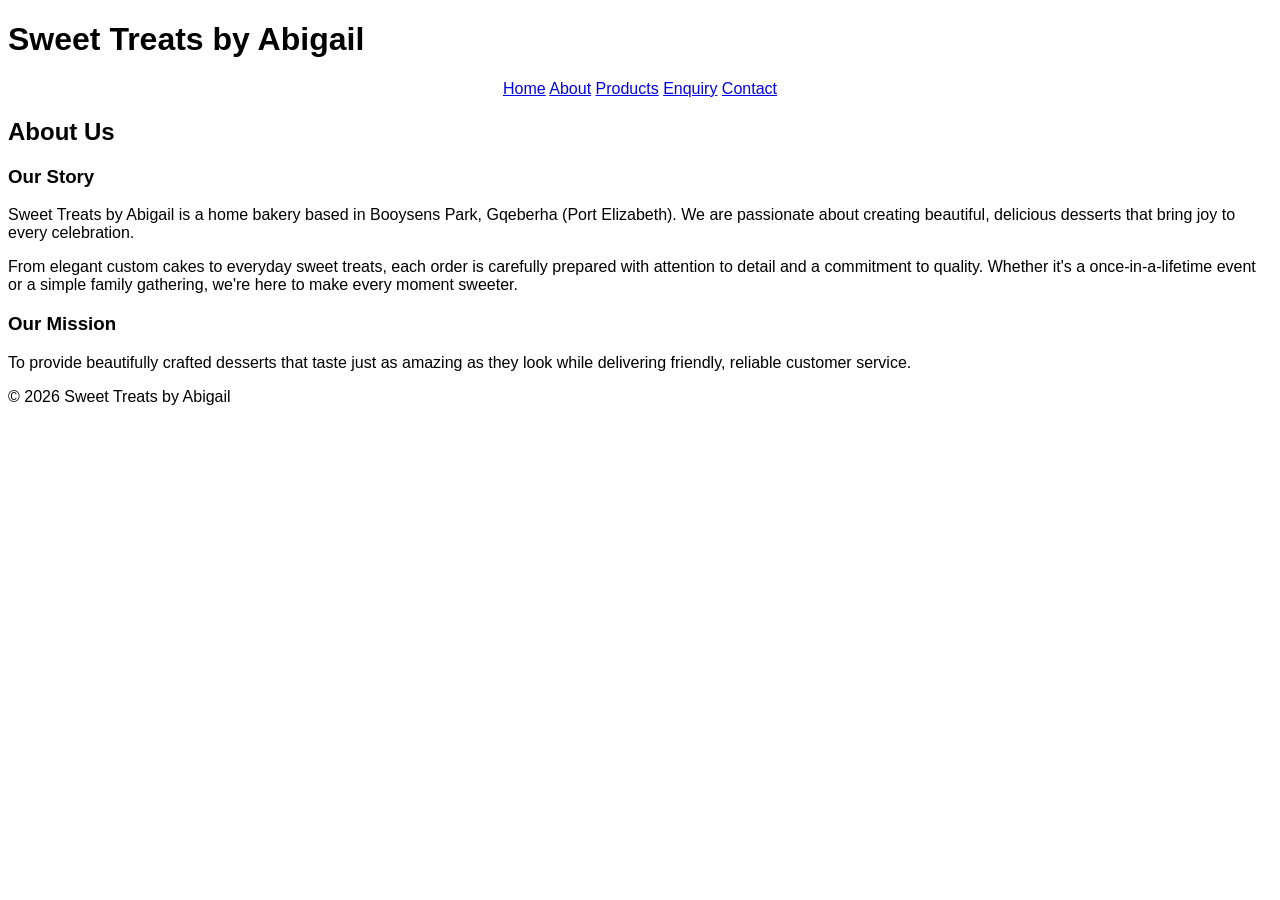
==== Pages/about.html @ 5e6ec894 "Add files via upload" ====
<!DOCTYPE html>
<html lang="en">
<head>
    <meta charset="UTF-8">
    <meta name="viewport" content="width=device-width, initial-scale=1.0">
    <title>About - Sweet Treats</title>
    
</head>
<body style="font-family: 'Segoe UI', Tahoma, Geneva, Verdana, sans-serif;">
    <header class="site-header">
        <div class="container">
            <h1 class="site-title">Sweet Treats by Abigail</h1>
            <nav class="main-nav" style="text-align: center;">
                <a href="../index.html">Home</a>
                <a href="about.html">About</a>
                <a href="products.html">Products</a>
                <a href="enquiry.html">Enquiry</a>
                <a href="contact.html">Contact</a>
            </nav>
        </div>
    </header>

    <main class="container" >
        <h2>About Us</h2>
        <h3>Our Story</h3>
        <p>Sweet Treats by Abigail is a home bakery based in Booysens Park, Gqeberha (Port Elizabeth). We are passionate about creating beautiful, delicious desserts that bring joy to every celebration.</p>
        <p>From elegant custom cakes to everyday sweet treats, each order is carefully prepared with attention to detail and a commitment to quality. Whether it's a once-in-a-lifetime event or a simple family gathering, we're here to make every moment sweeter.</p>
        
        <h3>Our Mission</h3>
        <p>To provide beautifully crafted desserts that taste just as amazing as they look while delivering friendly, reliable customer service.</p>
    </main>

    <footer class="site-footer">
        <div class="container">&copy; 2026 Sweet Treats by Abigail</div>
    </footer>
</body>
</html>
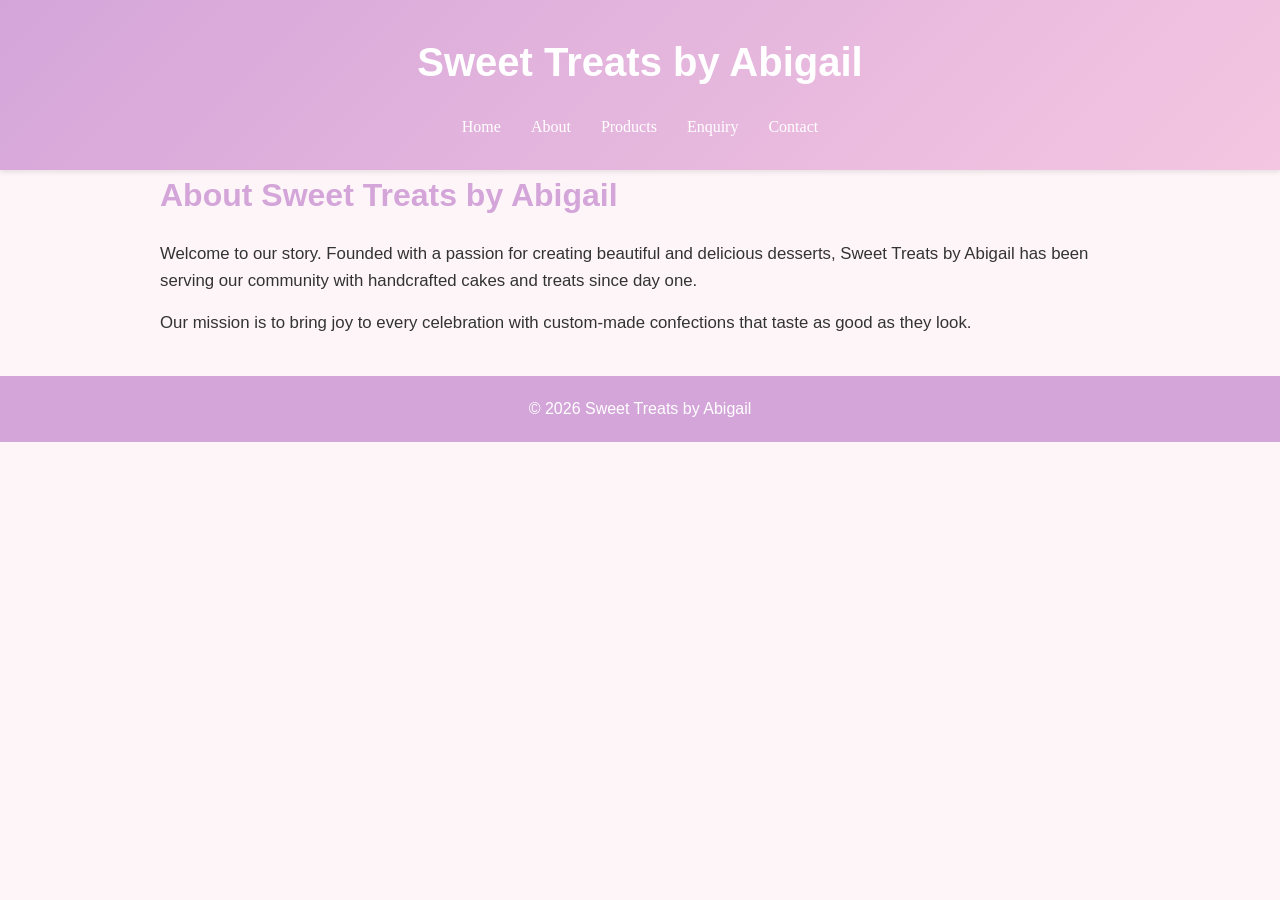
==== commit 913ff0b8: "update about page" ====
--- a/Pages/about.html
+++ b/Pages/about.html
@@ -3,14 +3,78 @@
 <head>
     <meta charset="UTF-8">
     <meta name="viewport" content="width=device-width, initial-scale=1.0">
-    <title>About - Sweet Treats</title>
-    
+    <title>About - Sweet Treats by Abigail</title>
+    <style>
+        * {
+            margin: 0;
+            padding: 0;
+            box-sizing: border-box;
+        }
+        body {
+            font-family: 'Segoe UI', Tahoma, Geneva, Verdana, sans-serif;
+            background-color: #fef5f9;
+            color: #333;
+            line-height: 1.6;
+        }
+        .container {
+            max-width: 1000px;
+            margin: 0 auto;
+            padding: 0 20px;
+        }
+        .site-header {
+            background: linear-gradient(135deg, #d4a5d9 0%, #f5c6e1 100%);
+            padding: 30px 0;
+            box-shadow: 0 2px 5px rgba(0,0,0,0.1);
+        }
+        .site-title {
+            color: #fff;
+            text-align: center;
+            margin-bottom: 20px;
+            font-size: 2.5em;
+        }
+        .main-nav {
+            display: flex;
+            justify-content: center;
+            gap: 30px;
+            flex-wrap: wrap;
+            font-family: Georgia, 'Times New Roman', Times, serif;
+        }
+        .main-nav a {
+            color: #fff;
+            text-decoration: none;
+            font-weight: 500;
+            transition: opacity 0.3s;
+        }
+        .main-nav a:hover {
+            opacity: 0.8;
+        }
+        main {
+            padding: 40px 0;
+        }
+        main h2 {
+            color: #d4a5d9;
+            margin-bottom: 20px;
+            font-size: 2em;
+        }
+        main p {
+            margin-bottom: 15px;
+            font-size: 1.05em;
+        }
+        .site-footer {
+            background: #d4a5d9;
+            color: #fff;
+            text-align: center;
+            padding: 20px 0;
+            margin-top: 40px;
+            font-weight: 500;
+        }
+    </style>
 </head>
-<body style="font-family: 'Segoe UI', Tahoma, Geneva, Verdana, sans-serif;">
+<body>
     <header class="site-header">
         <div class="container">
             <h1 class="site-title">Sweet Treats by Abigail</h1>
-            <nav class="main-nav" style="text-align: center;">
+            <nav class="main-nav">
                 <a href="../index.html">Home</a>
                 <a href="about.html">About</a>
                 <a href="products.html">Products</a>
@@ -20,14 +84,10 @@
         </div>
     </header>
 
-    <main class="container" >
-        <h2>About Us</h2>
-        <h3>Our Story</h3>
-        <p>Sweet Treats by Abigail is a home bakery based in Booysens Park, Gqeberha (Port Elizabeth). We are passionate about creating beautiful, delicious desserts that bring joy to every celebration.</p>
-        <p>From elegant custom cakes to everyday sweet treats, each order is carefully prepared with attention to detail and a commitment to quality. Whether it's a once-in-a-lifetime event or a simple family gathering, we're here to make every moment sweeter.</p>
-        
-        <h3>Our Mission</h3>
-        <p>To provide beautifully crafted desserts that taste just as amazing as they look while delivering friendly, reliable customer service.</p>
+    <main class="container">
+        <h2>About Sweet Treats by Abigail</h2>
+        <p>Welcome to our story. Founded with a passion for creating beautiful and delicious desserts, Sweet Treats by Abigail has been serving our community with handcrafted cakes and treats since day one.</p>
+        <p>Our mission is to bring joy to every celebration with custom-made confections that taste as good as they look.</p>
     </main>
 
     <footer class="site-footer">
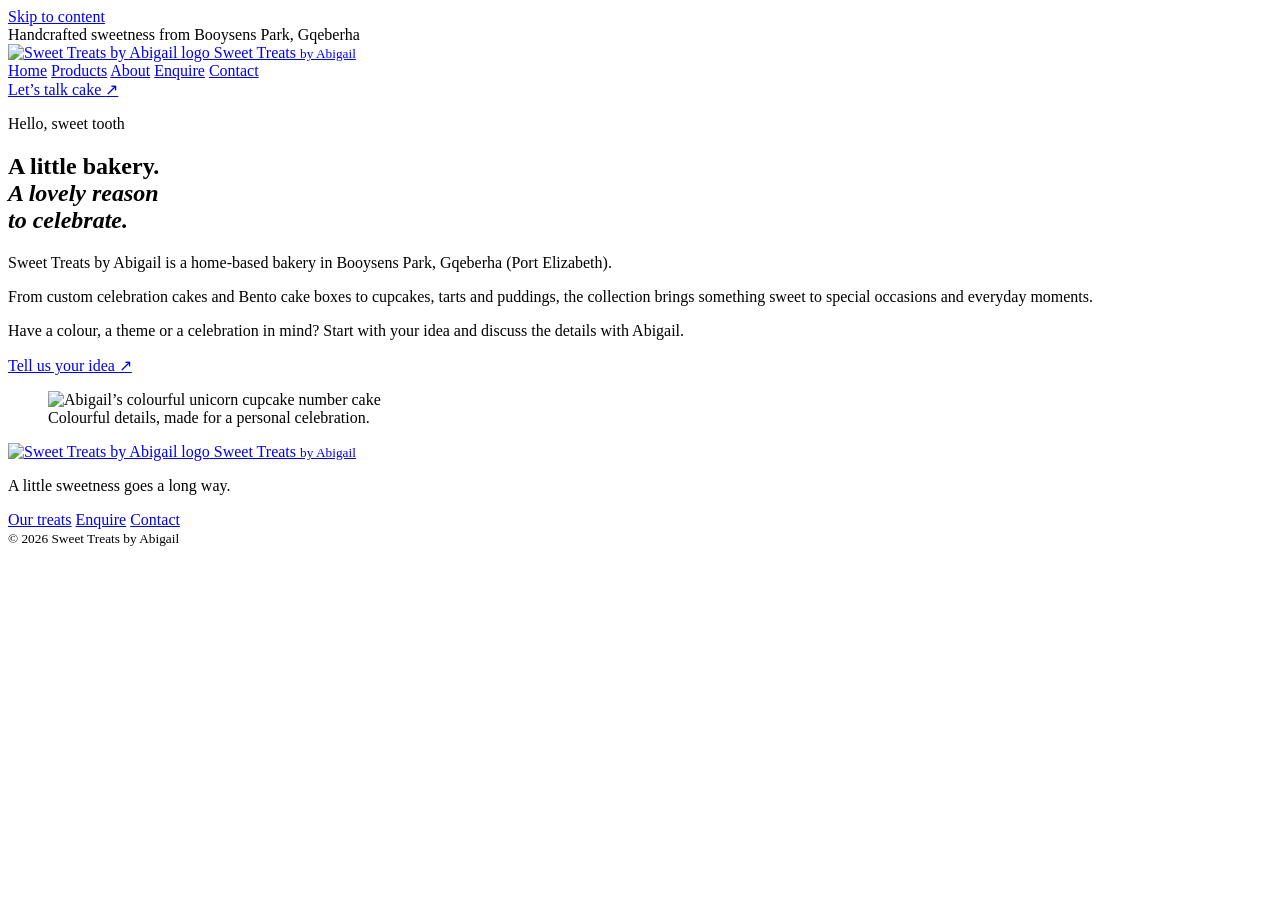
==== commit 527505eb: "Update about.html" ====
--- a/Pages/about.html
+++ b/Pages/about.html
@@ -1,97 +1,72 @@
-<!DOCTYPE html>
+<!doctype html>
 <html lang="en">
 <head>
-    <meta charset="UTF-8">
-    <meta name="viewport" content="width=device-width, initial-scale=1.0">
-    <title>About - Sweet Treats by Abigail</title>
-    <style>
-        * {
-            margin: 0;
-            padding: 0;
-            box-sizing: border-box;
-        }
-        body {
-            font-family: 'Segoe UI', Tahoma, Geneva, Verdana, sans-serif;
-            background-color: #fef5f9;
-            color: #333;
-            line-height: 1.6;
-        }
-        .container {
-            max-width: 1000px;
-            margin: 0 auto;
-            padding: 0 20px;
-        }
-        .site-header {
-            background: linear-gradient(135deg, #d4a5d9 0%, #f5c6e1 100%);
-            padding: 30px 0;
-            box-shadow: 0 2px 5px rgba(0,0,0,0.1);
-        }
-        .site-title {
-            color: #fff;
-            text-align: center;
-            margin-bottom: 20px;
-            font-size: 2.5em;
-        }
-        .main-nav {
-            display: flex;
-            justify-content: center;
-            gap: 30px;
-            flex-wrap: wrap;
-            font-family: Georgia, 'Times New Roman', Times, serif;
-        }
-        .main-nav a {
-            color: #fff;
-            text-decoration: none;
-            font-weight: 500;
-            transition: opacity 0.3s;
-        }
-        .main-nav a:hover {
-            opacity: 0.8;
-        }
-        main {
-            padding: 40px 0;
-        }
-        main h2 {
-            color: #d4a5d9;
-            margin-bottom: 20px;
-            font-size: 2em;
-        }
-        main p {
-            margin-bottom: 15px;
-            font-size: 1.05em;
-        }
-        .site-footer {
-            background: #d4a5d9;
-            color: #fff;
-            text-align: center;
-            padding: 20px 0;
-            margin-top: 40px;
-            font-weight: 500;
-        }
-    </style>
+<meta charset="utf-8">
+<meta name="viewport" content="width=device-width,initial-scale=1">
+<meta name="theme-color" content="#b34f80">
+<meta name="description" content="Sweet Treats by Abigail: custom cakes, Bento cake boxes, cupcakes and desserts in Booysens Park, Gqeberha.">
+<title>About | Sweet Treats by Abigail</title>
+<link rel="icon" type="image/svg+xml" href="data:image/svg+xml,%3Csvg xmlns='http://www.w3.org/2000/svg' viewBox='0 0 64 64'%3E%3Crect width='64' height='64' rx='16' fill='%237b283f'/%3E%3Ctext x='32' y='45' text-anchor='middle' font-family='Georgia' font-size='43' fill='%23ffe6ec'%3ES%3C/text%3E%3C/svg%3E">
+<link rel="preconnect" href="https://fonts.googleapis.com">
+<link rel="preconnect" href="https://fonts.gstatic.com" crossorigin>
+<link href="https://fonts.googleapis.com/css2?family=DM+Sans:wght@400;500;600;700&family=Playfair+Display:ital,wght@0,400;0,500;0,600;1,400;1,500&display=swap" rel="stylesheet">
+<link rel="stylesheet" href="../CSS/styles.css">
 </head>
 <body>
-    <header class="site-header">
-        <div class="container">
-            <h1 class="site-title">Sweet Treats by Abigail</h1>
-            <nav class="main-nav">
-                <a href="../index.html">Home</a>
-                <a href="about.html">About</a>
-                <a href="products.html">Products</a>
-                <a href="enquiry.html">Enquiry</a>
-                <a href="contact.html">Contact</a>
-            </nav>
-        </div>
-    </header>
-
-    <main class="container">
-        <h2>About Sweet Treats by Abigail</h2>
-        <p>Welcome to our story. Founded with a passion for creating beautiful and delicious desserts, Sweet Treats by Abigail has been serving our community with handcrafted cakes and treats since day one.</p>
-        <p>Our mission is to bring joy to every celebration with custom-made confections that taste as good as they look.</p>
-    </main>
-
-    <footer class="site-footer">
-        <div class="container">&copy; 2026 Sweet Treats by Abigail</div>
-    </footer>
+<a href="#main" class="skip">Skip to content</a>
+<div class="announcement">Handcrafted sweetness from Booysens Park, Gqeberha</div>
+<header>
+<a class="brand" href="../index.html" aria-label="Sweet Treats by Abigail home">
+<img class="brand-logo" src="../Assets/01-1000299417.jpg" alt="Sweet Treats by Abigail logo" width="94" height="94">
+<span class="brand-words">
+<span>Sweet Treats</span>
+<small>by Abigail</small>
+</span>
+</a>
+<nav id="navigation" aria-label="Main navigation">
+<a href="../index.html" >Home</a>
+<a href="products.html" >Products</a>
+<a href="about.html" aria-current="page">About</a>
+<a href="enquiry.html" >Enquire</a>
+<a href="contact.html" >Contact</a>
+</nav>
+<a class="header-cta" href="enquiry.html">Let’s talk cake <span aria-hidden="true">↗</span>
+</a>
+</header>
+<main id="main">
+<section class="about-layout">
+<div>
+<p class="eyebrow">Hello, sweet tooth</p>
+<h1>A little bakery.<br>
+<em>A lovely reason<br>to celebrate.</em>
+</h1>
+<p class="intro">Sweet Treats by Abigail is a home-based bakery in Booysens Park, Gqeberha (Port Elizabeth).</p>
+<p>From custom celebration cakes and Bento cake boxes to cupcakes, tarts and puddings, the collection brings something sweet to special occasions and everyday moments.</p>
+<p>Have a colour, a theme or a celebration in mind? Start with your idea and discuss the details with Abigail.</p>
+<a class="button" href="enquiry.html">Tell us your idea <span aria-hidden="true">↗</span>
+</a>
+</div>
+<figure>
+<img src="../Assets/07-1000299411.jpg" alt="Abigail’s colourful unicorn cupcake number cake" width="1276" height="1984">
+<figcaption>Colourful details, made for a personal celebration.</figcaption>
+</figure>
+</section>
+</main>
+<footer class="footer">
+<a class="brand" href="../index.html">
+<img class="brand-logo" src="../Assets/01-1000299417.jpg" alt="Sweet Treats by Abigail logo" width="94" height="94">
+<span class="brand-words">
+<span>Sweet Treats</span>
+<small>by Abigail</small>
+</span>
+</a>
+<p>A little sweetness goes a long way.</p>
+<div>
+<a href="products.html">Our treats</a>
+<a href="enquiry.html">Enquire</a>
+<a href="contact.html">Contact</a>
+</div>
+<small>© 2026 Sweet Treats by Abigail</small>
+</footer>
 </body>
-</html>+</html>
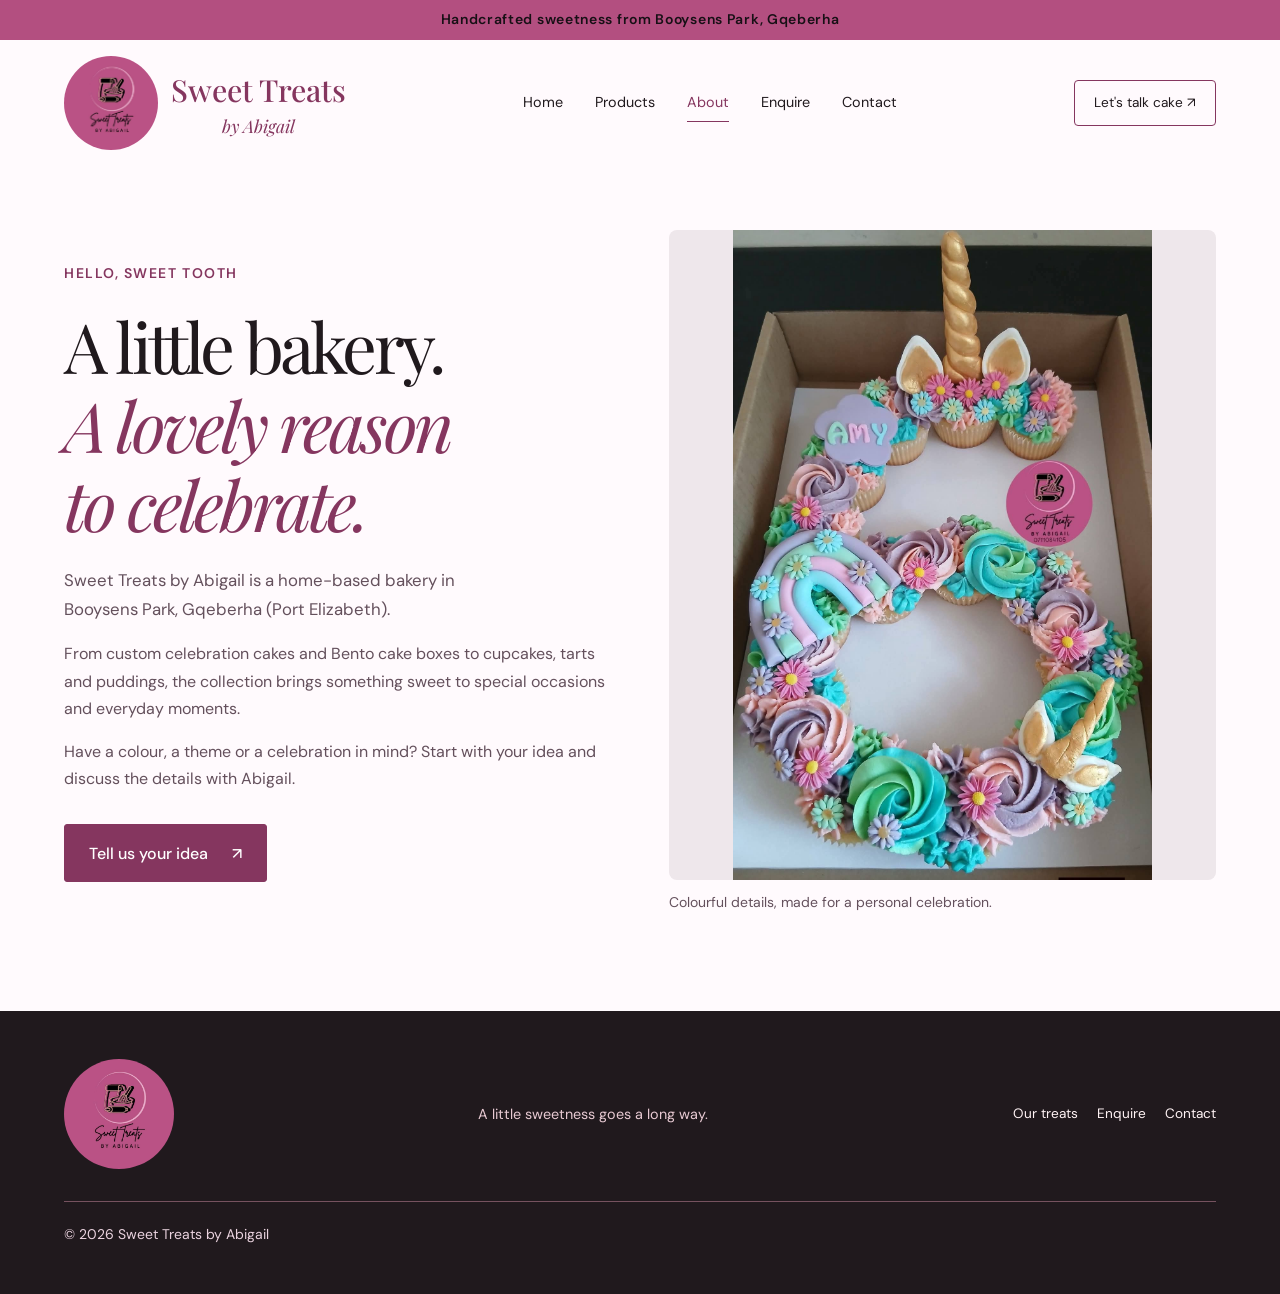
==== commit 6087cf20: "updates" ====
--- a/Pages/about.html
+++ b/Pages/about.html
@@ -1,72 +1,68 @@
 <!doctype html>
 <html lang="en">
-<head>
-<meta charset="utf-8">
-<meta name="viewport" content="width=device-width,initial-scale=1">
-<meta name="theme-color" content="#b34f80">
-<meta name="description" content="Sweet Treats by Abigail: custom cakes, Bento cake boxes, cupcakes and desserts in Booysens Park, Gqeberha.">
-<title>About | Sweet Treats by Abigail</title>
-<link rel="icon" type="image/svg+xml" href="data:image/svg+xml,%3Csvg xmlns='http://www.w3.org/2000/svg' viewBox='0 0 64 64'%3E%3Crect width='64' height='64' rx='16' fill='%237b283f'/%3E%3Ctext x='32' y='45' text-anchor='middle' font-family='Georgia' font-size='43' fill='%23ffe6ec'%3ES%3C/text%3E%3C/svg%3E">
-<link rel="preconnect" href="https://fonts.googleapis.com">
-<link rel="preconnect" href="https://fonts.gstatic.com" crossorigin>
-<link href="https://fonts.googleapis.com/css2?family=DM+Sans:wght@400;500;600;700&family=Playfair+Display:ital,wght@0,400;0,500;0,600;1,400;1,500&display=swap" rel="stylesheet">
-<link rel="stylesheet" href="../CSS/styles.css">
-</head>
-<body>
-<a href="#main" class="skip">Skip to content</a>
-<div class="announcement">Handcrafted sweetness from Booysens Park, Gqeberha</div>
-<header>
-<a class="brand" href="../index.html" aria-label="Sweet Treats by Abigail home">
-<img class="brand-logo" src="../Assets/01-1000299417.jpg" alt="Sweet Treats by Abigail logo" width="94" height="94">
-<span class="brand-words">
-<span>Sweet Treats</span>
-<small>by Abigail</small>
-</span>
-</a>
-<nav id="navigation" aria-label="Main navigation">
-<a href="../index.html" >Home</a>
-<a href="products.html" >Products</a>
-<a href="about.html" aria-current="page">About</a>
-<a href="enquiry.html" >Enquire</a>
-<a href="contact.html" >Contact</a>
-</nav>
-<a class="header-cta" href="enquiry.html">Let’s talk cake <span aria-hidden="true">↗</span>
-</a>
-</header>
-<main id="main">
-<section class="about-layout">
-<div>
-<p class="eyebrow">Hello, sweet tooth</p>
-<h1>A little bakery.<br>
-<em>A lovely reason<br>to celebrate.</em>
-</h1>
-<p class="intro">Sweet Treats by Abigail is a home-based bakery in Booysens Park, Gqeberha (Port Elizabeth).</p>
-<p>From custom celebration cakes and Bento cake boxes to cupcakes, tarts and puddings, the collection brings something sweet to special occasions and everyday moments.</p>
-<p>Have a colour, a theme or a celebration in mind? Start with your idea and discuss the details with Abigail.</p>
-<a class="button" href="enquiry.html">Tell us your idea <span aria-hidden="true">↗</span>
-</a>
-</div>
-<figure>
-<img src="../Assets/07-1000299411.jpg" alt="Abigail’s colourful unicorn cupcake number cake" width="1276" height="1984">
-<figcaption>Colourful details, made for a personal celebration.</figcaption>
-</figure>
-</section>
-</main>
-<footer class="footer">
-<a class="brand" href="../index.html">
-<img class="brand-logo" src="../Assets/01-1000299417.jpg" alt="Sweet Treats by Abigail logo" width="94" height="94">
-<span class="brand-words">
-<span>Sweet Treats</span>
-<small>by Abigail</small>
-</span>
-</a>
-<p>A little sweetness goes a long way.</p>
-<div>
-<a href="products.html">Our treats</a>
-<a href="enquiry.html">Enquire</a>
-<a href="contact.html">Contact</a>
-</div>
-<small>© 2026 Sweet Treats by Abigail</small>
-</footer>
-</body>
+  <head>
+    <meta charset="utf-8">
+    <meta name="viewport" content="width=device-width,initial-scale=1">
+    <meta name="theme-color" content="#b34f80">
+    <meta name="description" content="Sweet Treats by Abigail: custom cakes, Bento cake boxes, cupcakes and desserts in Booysens Park, Gqeberha.">
+    <title>About | Sweet Treats by Abigail</title>
+    <link rel="icon" type="image/svg+xml" href="data:image/svg+xml,%3Csvg xmlns='http://www.w3.org/2000/svg' viewBox='0 0 64 64'%3E%3Crect width='64' height='64' rx='16' fill='%237b283f'/%3E%3Ctext x='32' y='45' text-anchor='middle' font-family='Georgia' font-size='43' fill='%23ffe6ec'%3ES%3C/text%3E%3C/svg%3E">
+    <link rel="preconnect" href="https://fonts.googleapis.com">
+    <link rel="preconnect" href="https://fonts.gstatic.com" crossorigin>
+    <link href="https://fonts.googleapis.com/css2?family=DM+Sans:wght@400;500;600;700&family=Playfair+Display:ital,wght@0,400;0,500;0,600;1,400;1,500&display=swap" rel="stylesheet">
+    <link rel="stylesheet" href="../CSS/styles.css">
+  </head>
+  <body>
+    <a href="#main" class="skip">Skip to content</a>
+    <div class="announcement">Handcrafted sweetness from Booysens Park, Gqeberha</div>
+    <header>
+      <a class="brand" href="../index.html" aria-label="Sweet Treats by Abigail home">
+        <img class="brand-logo" src="../Assets/01-1000299417.jpg" alt="Sweet Treats by Abigail logo" width="94" height="94">
+        <span class="brand-words">
+          <span>Sweet Treats</span>
+          <small>by Abigail</small>
+        </span>
+      </a>
+      <nav id="navigation" aria-label="Main navigation">
+        <a href="../index.html">Home</a>
+        <a href="products.html">Products</a>
+        <a href="about.html" aria-current="page">About</a>
+        <a href="enquiry.html">Enquire</a>
+        <a href="contact.html">Contact</a>
+      </nav>
+      <a class="header-cta" href="enquiry.html">Let's talk cake <span aria-hidden="true">↗</span></a>
+    </header>
+    <main id="main">
+      <section class="about-layout">
+        <div>
+          <p class="eyebrow">Hello, sweet tooth</p>
+          <h1>A little bakery.<br><em>A lovely reason<br>to celebrate.</em></h1>
+          <p class="intro">Sweet Treats by Abigail is a home-based bakery in Booysens Park, Gqeberha (Port Elizabeth).</p>
+          <p>From custom celebration cakes and Bento cake boxes to cupcakes, tarts and puddings, the collection brings something sweet to special occasions and everyday moments.</p>
+          <p>Have a colour, a theme or a celebration in mind? Start with your idea and discuss the details with Abigail.</p>
+          <a class="button" href="enquiry.html">Tell us your idea <span aria-hidden="true">↗</span></a>
+        </div>
+        <figure>
+          <img src="../Assets/07-1000299411.jpg" alt="Abigail's colourful unicorn cupcake number cake" width="1276" height="1984">
+          <figcaption>Colourful details, made for a personal celebration.</figcaption>
+        </figure>
+      </section>
+    </main>
+    <footer class="footer">
+      <a class="brand" href="../index.html">
+        <img class="brand-logo" src="../Assets/01-1000299417.jpg" alt="Sweet Treats by Abigail logo" width="94" height="94">
+        <span class="brand-words">
+          <span>Sweet Treats</span>
+          <small>by Abigail</small>
+        </span>
+      </a>
+      <p>A little sweetness goes a long way.</p>
+      <div>
+        <a href="products.html">Our treats</a>
+        <a href="enquiry.html">Enquire</a>
+        <a href="contact.html">Contact</a>
+      </div>
+      <small>© 2026 Sweet Treats by Abigail</small>
+    </footer>
+  </body>
 </html>
--- a/CSS/styles.css
+++ b/CSS/styles.css
@@ -0,0 +1,965 @@
+:root {
+  --pink:#f8dce1;
+  --wine:#7b283f;
+  --ink:#452631;
+  --paper:#fffaf8;
+  --line:#e9ccd3;
+  --muted:#755860
+}
+* {
+  box-sizing:border-box
+}
+body {
+  margin:0;
+  color:var(--ink);
+  background:var(--paper);
+  font-family:'DM Sans',sans-serif;
+  font-size:16px;
+  line-height:1.7
+}
+a {
+  color:inherit;
+  text-decoration:none
+}
+button,input,textarea,select {
+  font:inherit
+}
+button,a,input,textarea,select {
+  touch-action:manipulation
+}
+button {
+  cursor:pointer
+}
+a:focus-visible,button:focus-visible {
+  outline:3px solid var(--wine);
+  outline-offset:5px
+}
+img {
+  max-width:100%;
+  display:block;
+  object-fit:cover
+}
+p {
+  color:var(--muted)
+}
+.announcement {
+  background:var(--wine);
+  color:#fff4f6;
+  text-align:center;
+  padding:.5rem 1rem;
+  font-size:.8rem;
+  letter-spacing:.05em
+}
+header {
+  max-width:1440px;
+  margin:auto;
+  padding:1.4rem 5%;
+  display:flex;
+  align-items:center;
+  justify-content:space-between;
+  gap:2rem
+}
+.brand {
+  display:flex;
+  flex-direction:column;
+  text-align:center;
+  color:var(--wine);
+  line-height:1.1
+}
+.brand span {
+  font:500 1.9rem 'Playfair Display',Georgia,serif
+}
+.brand small {
+  font:italic 1.1rem 'Playfair Display',Georgia,serif;
+  margin-top:.25rem
+}
+nav {
+  display:flex;
+  gap:2rem
+}
+nav a {
+  font-size:.9rem;
+  padding:.4rem 0;
+  border-bottom:1px solid transparent
+}
+nav a:hover,nav a[aria-current] {
+  border-color:var(--wine);
+  color:var(--wine)
+}
+.header-cta {
+  border:1px solid var(--wine);
+  padding:.65rem 1.2rem;
+  border-radius:4px;
+  font-size:.85rem
+}
+.button {
+  border:1px solid var(--wine);
+  display:inline-flex;
+  align-items:center;
+  justify-content:space-between;
+  gap:1.5rem;
+  padding:.9rem 1.5rem;
+  background:var(--wine);
+  color:white;
+  border-radius:3px;
+  font-weight:500
+}
+.button:hover {
+  background:#5f1d30
+}
+.text-button {
+  border-bottom:1px solid #b67c8e;
+  padding:.55rem 0;
+  display:inline-flex;
+  gap:1rem;
+  font-size:.9rem
+}
+.hero {
+  max-width:1440px;
+  margin:auto;
+  padding:2rem 5% 4rem;
+  display:grid;
+  grid-template-columns:1fr 1fr;
+  align-items:center;
+  gap:4%
+}
+.eyebrow {
+  text-transform:uppercase;
+  font-size:.76rem;
+  font-weight:600;
+  letter-spacing:.16em;
+  color:var(--wine);
+  margin:0 0 1.25rem
+}
+h1,h2,h3 {
+  font-family:'Playfair Display',Georgia,serif;
+  font-weight:400;
+  line-height:1.14
+}
+h1 {
+  font-size:clamp(3.2rem,5.4vw,5.4rem);
+  letter-spacing:-.055em;
+  margin:.5rem 0 1.5rem
+}
+h1 em,h2 em {
+  font-weight:400;
+  color:var(--wine)
+}
+h2 {
+  font-size:clamp(2.2rem,3.7vw,3.6rem);
+  letter-spacing:-.035em;
+  margin:.5rem 0 1.4rem
+}
+h3 {
+  font-size:1.55rem;
+  letter-spacing:-.02em
+}
+.intro {
+  font-size:1.05rem;
+  max-width:460px
+}
+.actions {
+  display:flex;
+  gap:1.7rem;
+  align-items:center;
+  flex-wrap:wrap;
+  margin-top:2rem
+}
+.location {
+  font-size:.72rem;
+  letter-spacing:.15em;
+  margin-top:2.4rem
+}
+.hero-image {
+  position:relative;
+  margin:0;
+  padding-bottom:1.5rem
+}
+.hero-image img {
+  width:100%;
+  height:590px;
+  max-height:70vh;
+  border-radius:48% 48% 3px 3px;
+  object-position:60% center;
+  background:var(--pink)
+}
+figcaption {
+  font-size:.72rem;
+  color:var(--muted);
+  margin-top:.7rem
+}
+.image-tag {
+  position:absolute;
+  right:-1rem;
+  bottom:4rem;
+  background:var(--paper);
+  border:1px solid var(--line);
+  box-shadow:0 8px 35px #4a122011;
+  padding:1.6rem 1.7rem;
+  text-align:center;
+  font-size:.85rem;
+  transform:rotate(6deg);
+  border-radius:50%;
+  line-height:1.5
+}
+.image-tag em {
+  font:italic 1.3rem 'Playfair Display',serif
+}
+.ribbon {
+  background:var(--pink);
+  border-block:1px solid var(--line);
+  display:flex;
+  align-items:center;
+  justify-content:center;
+  gap:4vw;
+  padding:1.25rem 1rem;
+  font-size:.78rem;
+  letter-spacing:.15em;
+  flex-wrap:wrap
+}
+.ribbon span {
+  color:var(--wine)
+}
+.section {
+  max-width:1440px;
+  padding:5rem 5%;
+  margin:auto
+}
+.section-heading {
+  display:flex;
+  justify-content:space-between;
+  align-items:end;
+  gap:3rem;
+  margin-bottom:2rem
+}
+.section-heading>p {
+  max-width:310px
+}
+.product-grid {
+  display:grid;
+  grid-template-columns:repeat(3,1fr);
+  gap:0
+}
+.product {
+  padding:2rem;
+  border:1px solid var(--line);
+  margin:-1px 0 0 -1px;
+  transition:background .2s
+}
+.product:hover {
+  background:#fcebf0
+}
+.number {
+  font-size:.75rem;
+  color:var(--wine);
+  letter-spacing:.14em
+}
+.product h3 {
+  margin:1.3rem 0 .8rem
+}
+.product p {
+  font-size:.95rem;
+  min-height:5rem
+}
+.product a {
+  font-size:.84rem;
+  display:inline-block;
+  border-bottom:1px solid #b77a8d;
+  padding-bottom:.3rem
+}
+.story-strip {
+  text-align:center;
+  background:#f7e5e7;
+  padding:4.5rem 1.5rem
+}
+.story-strip p {
+  max-width:450px;
+  margin:1rem auto
+}
+.page-heading {
+  max-width:900px;
+  margin:auto;
+  padding:4rem 1.5rem;
+  text-align:center
+}
+.page-heading>p:last-child {
+  max-width:650px;
+  margin:1.5rem auto
+}
+.no-top {
+  padding-top:1rem
+}
+.note {
+  margin:0 auto 5rem;
+  max-width:900px;
+  padding:1.5rem 2rem;
+  border-left:2px solid var(--wine);
+  background:#f9ebee
+}
+.note h3 {
+  margin:.4rem 0
+}
+.about-layout {
+  display:grid;
+  grid-template-columns:1fr 1fr;
+  gap:5%;
+  max-width:1400px;
+  margin:auto;
+  padding:4rem 5% 6rem;
+  align-items:center
+}
+.about-layout figure {
+  margin:0
+}
+.about-layout img {
+  height:650px;
+  border-radius:45% 45% 4px 4px
+}
+.about-layout .button {
+  margin-top:1rem
+}
+.compact {
+  padding-bottom:2rem
+}
+.enquiry-layout {
+  max-width:1150px;
+  margin:0 auto 5rem;
+  padding:0 1.5rem;
+  display:grid;
+  grid-template-columns:1.6fr 1fr;
+  gap:3rem
+}
+.field-pair {
+  display:grid;
+  grid-template-columns:1fr 1fr;
+  gap:1rem
+}
+label {
+  display:flex;
+  flex-direction:column;
+  gap:.5rem;
+  font-weight:500;
+  font-size:.9rem;
+  margin-bottom:1.3rem
+}
+input,select,textarea {
+  width:100%;
+  min-width:0;
+  border:1px solid #d7b7c1;
+  border-radius:3px;
+  padding:.8rem;
+  background:white;
+  color:var(--ink)
+}
+textarea {
+  resize:vertical
+}
+input:focus,select:focus,textarea:focus {
+  outline:2px solid var(--wine);
+  outline-offset:2px
+}
+.small {
+  font-size:.8rem
+}
+.enquiry-aside {
+  padding:2rem;
+  background:var(--pink);
+  align-self:start
+}
+.enquiry-aside h2 {
+  font-size:2.6rem
+}
+.enquiry-aside h3 {
+  font-size:1.4rem
+}
+.enquiry-aside p {
+  font-size:.9rem
+}
+.sparkle {
+  font-size:2rem;
+  color:var(--wine)
+}
+hr {
+  border:0;
+  border-top:1px solid #cda4b2;
+  margin:1.5rem 0
+}
+.contact-grid {
+  display:grid;
+  grid-template-columns:1fr 1fr;
+  max-width:1100px;
+  margin:0 auto 5rem;
+  padding:0 1.5rem;
+  gap:2rem
+}
+.contact-grid article {
+  padding:2.5rem;
+  background:#fae9ed
+}
+.contact-grid h2 {
+  font-size:2.7rem;
+  margin-top:1.2rem
+}
+.footer {
+  background:#452631;
+  color:#fff3f5;
+  display:flex;
+  align-items:center;
+  justify-content:space-between;
+  gap:2rem;
+  padding:3rem 5%;
+  flex-wrap:wrap
+}
+.footer .brand {
+  color:#ffe2ea
+}
+.footer p {
+  color:#e8cad3;
+  font-size:.9rem
+}
+.footer div {
+  display:flex;
+  gap:1.2rem;
+  font-size:.85rem
+}
+.footer>small {
+  width:100%;
+  border-top:1px solid #76525f;
+  padding-top:1.3rem;
+  font-size:.75rem;
+  color:#d9b6c2
+}
+.skip {
+  position:absolute;
+  left:1rem;
+  top:-100px;
+  background:white;
+  z-index:10;
+  padding:1rem
+}
+.skip:focus {
+  top:1rem
+}
+@media(max-width:950px) {
+  header {
+  gap:1rem
+}
+nav {
+  gap:1rem
+}
+.header-cta {
+  display:none
+}
+.hero {
+  gap:2rem
+}
+.hero-image img {
+  height:500px
+}
+.product {
+  padding:1.4rem
+}
+.enquiry-layout {
+  gap:1.5rem
+}
+.section-heading {
+  align-items:start
+}
+
+}
+@media(max-width:650px) {
+  header {
+  position:relative;
+  padding:1.2rem 6%
+}
+.brand span {
+  font-size:1.65rem
+}
+header {
+  flex-wrap:wrap
+}
+nav {
+  display:flex;
+  position:static;
+  width:100%;
+  flex-wrap:wrap;
+  gap:.25rem 1.1rem;
+  padding:.5rem 0;
+  justify-content:center
+}
+nav a {
+  padding:.5rem .2rem
+}
+.hero {
+  grid-template-columns:1fr;
+  padding:2rem 6% 3rem;
+  gap:2rem
+}
+h1 {
+  font-size:3.4rem
+}
+.hero h1 br:last-child {
+  display:none
+}
+.hero-image {
+  margin:0 1rem
+}
+.hero-image img {
+  height:380px;
+  max-height:none
+}
+.image-tag {
+  right:-.8rem;
+  bottom:3rem;
+  padding:1.2rem
+}
+.hero-copy .location {
+  margin-bottom:0
+}
+.ribbon {
+  gap:.8rem 1rem;
+  font-size:.65rem
+}
+.section {
+  padding:3rem 6%
+}
+.section-heading {
+  display:block
+}
+.product-grid {
+  grid-template-columns:1fr
+}
+.product p {
+  min-height:0
+}
+.product {
+  padding:1.5rem
+}
+.product h3 {
+  margin-top:.8rem
+}
+.about-layout {
+  grid-template-columns:1fr;
+  padding:2rem 6% 3rem;
+  gap:2.5rem
+}
+.about-layout img {
+  height:380px;
+  width:100%
+}
+.page-heading {
+  padding:2.5rem 6%
+}
+.enquiry-layout,.contact-grid {
+  grid-template-columns:1fr;
+  gap:2rem
+}
+.field-pair {
+  grid-template-columns:1fr
+}
+.enquiry-aside {
+  padding:1.5rem
+}
+.contact-grid article {
+  padding:1.6rem
+}
+.note {
+  margin:0 6% 3rem
+}
+.footer {
+  flex-direction:column;
+  text-align:center;
+  gap:1.4rem
+}
+.footer>small {
+  width:100%
+}
+.announcement {
+  font-size:.72rem
+}
+.actions {
+  gap:1.25rem
+}
+.contact-grid h2 {
+  font-size:2.4rem
+}
+
+}
+@media(prefers-reduced-motion:reduce) {
+  * {
+  transition:none!important;
+  scroll-behavior:auto!important
+}
+
+}
+
+
+:root {
+  --pink:#edc5d9;
+  --wine:#85365f;
+  --ink:#20191d;
+  --paper:#fffafd;
+  --line:#e7c6d7;
+  --muted:#64505c;
+  --brand:#b34f80
+}
+
+.announcement {
+  background:var(--brand);
+  color:#171015;
+  font-weight:600
+}
+.brand-logo {
+  width:94px;
+  height:94px;
+  object-fit:contain;
+  border-radius:50%
+}
+header .brand {
+  flex-direction:row;
+  align-items:center;
+  gap:.8rem
+}
+header .brand .brand-words {
+  display:flex;
+  flex-direction:column
+}
+header {
+  padding-top:1rem;
+  padding-bottom:1rem
+}
+.hero {
+  background:linear-gradient(110deg,#fffafd 30%,#f3dce9);
+  max-width:none;
+  padding-left:max(5%,calc((100vw - 1296px)/2));
+  padding-right:max(5%,calc((100vw - 1296px)/2));
+  padding-top:2.5rem
+}
+.hero-image img {
+  object-fit:contain;
+  background:#eadce3;
+  border-radius:14px;
+  height:570px
+}
+.image-tag {
+  display:none
+}
+.ribbon {
+  background:var(--brand);
+  color:#171015;
+  border:none;
+  font-weight:600
+}
+.ribbon span {
+  color:#1d1218
+}
+.product-grid {
+  gap:1.5rem
+}
+.product {
+  margin:0;
+  padding:0 0 1.5rem;
+  overflow:hidden;
+  background:white;
+  border-radius:8px
+}
+.product-image {
+  width:100%;
+  height:280px;
+  object-fit:contain;
+  background:#eee7eb
+}
+.product>.number,.product>h3,.product>p,.product>a {
+  margin-left:1.4rem;
+  margin-right:1.4rem
+}
+.product>.number {
+  display:block;
+  margin-top:1rem
+}
+.product>p {
+  min-height:5rem
+}
+.gallery-section {
+  padding-top:1rem
+}
+.photo-gallery {
+  display:grid;
+  grid-template-columns:repeat(3,minmax(0,1fr));
+  gap:2rem
+}
+.photo-card {
+  margin:0;
+  background:white;
+  border:1px solid var(--line);
+  border-radius:8px;
+  overflow:hidden
+}
+.photo-card img {
+  width:100%;
+  height:350px;
+  object-fit:contain;
+  background:#eee7eb;
+  transition:filter .2s
+}
+.photo-card a:hover img {
+  filter:brightness(1.05)
+}
+.photo-card figcaption {
+  padding:1.1rem 1.2rem 1.5rem;
+  margin:0
+}
+.photo-card h3 {
+  font-size:1.45rem;
+  margin:.2rem 0 .8rem;
+  color:var(--ink)
+}
+.photo-card figcaption a {
+  font-size:.875rem;
+  color:var(--wine);
+  border-bottom:1px solid var(--line)
+}
+.story-strip {
+  padding:0;
+  display:grid;
+  grid-template-columns:1fr 1fr;
+  align-items:stretch;
+  background:#edc5d9;
+  text-align:left
+}
+.baking-banner {
+  width:100%;
+  height:100%;
+  min-height:390px;
+  object-fit:cover
+}
+.story-copy {
+  padding:4rem 10%
+}
+.story-copy p {
+  margin:1rem 0
+}
+.about-layout img {
+  object-fit:contain;
+  border-radius:8px;
+  background:#eee7eb;
+  height:650px
+}
+.footer {
+  background:#20191d
+}
+.footer .brand-logo {
+  width:110px;
+  height:110px
+}
+.phone-link {
+  font-weight:700;
+  white-space:nowrap
+}
+.product a,.eyebrow,.number {
+  font-size:.875rem
+}
+.product>.number {
+  font-size:.8rem
+}
+.footer .brand-words {
+  display:none
+}
+.footer>small {
+  color:#ead3df
+}
+.text-button {
+  color:var(--wine)
+}
+@media(max-width:950px) {
+  header .brand-words {
+  display:none
+}
+.photo-card img {
+  height:280px
+}
+.product-image {
+  height:230px
+}
+.hero-image img {
+  height:470px
+}
+
+}
+@media(max-width:650px) {
+  header .brand-words {
+  display:flex
+}
+.brand-logo {
+  width:70px;
+  height:70px
+}
+header .brand .brand-words>span {
+  font-size:1.4rem
+}
+.hero {
+  padding:2rem 6%
+}
+.hero-image {
+  margin:0
+}
+.hero-image img {
+  height:auto;
+  max-height:500px;
+  width:100%
+}
+.product-grid {
+  gap:1.5rem
+}
+.product {
+  padding:0 0 1.4rem
+}
+.product-image {
+  height:310px
+}
+.product>p {
+  min-height:0
+}
+.photo-gallery {
+  grid-template-columns:1fr;
+  gap:1.5rem
+}
+.photo-card img {
+  height:auto;
+  max-height:490px
+}
+.story-strip {
+  grid-template-columns:1fr
+}
+.baking-banner {
+  min-height:0;
+  height:280px
+}
+.story-copy {
+  padding:2.5rem 6%
+}
+.about-layout img {
+  height:auto;
+  max-height:600px
+}
+.ribbon {
+  font-size:.72rem;
+  letter-spacing:.06em
+}
+.footer .brand-logo {
+  width:100px;
+  height:100px
+}
+
+}
+
+:is(.photo-card,.product) img[src$="01-1000299432.jpg"],
+:is(.photo-card,.product) img[src$="02-1000299431.jpg"],
+:is(.photo-card,.product) img[src$="03-1000299433.jpg"] {
+  object-fit:cover;
+  object-position:center 66%
+}
+
+:is(.photo-card,.product) img[src$="06-1000299428.jpg"] {
+  object-fit:cover;
+  object-position:center 55%
+}
+
+:is(.photo-card,.product) img[src$="10-1000299408.jpg"] {
+  object-fit:cover;
+  object-position:center 70%
+}
+
+:is(.photo-card,.product) img[src$="13-1000299405.jpg"] {
+  object-fit:cover;
+  object-position:center 62%
+}
+
+@media(max-width:650px) {
+  .photo-card img[src$="01-1000299432.jpg"],.photo-card img[src$="02-1000299431.jpg"],.photo-card img[src$="03-1000299433.jpg"],.photo-card img[src$="06-1000299428.jpg"],.photo-card img[src$="10-1000299408.jpg"],.photo-card img[src$="13-1000299405.jpg"] {
+  aspect-ratio:4/3;
+  height:auto
+}
+
+}
+
+
+/* HTML-only enquiry and readable mobile layout. */
+.enquiry-form  {
+   min-width: 0;
+   
+}
+
+.enquiry-form textarea  {
+   line-height: 1.65;
+   
+}
+
+.policy-list  {
+   padding-left: 1.3rem;
+   
+}
+
+.policy-list li  {
+   margin-bottom: .7rem;
+   
+}
+
+.hours  {
+   display: grid;
+   grid-template-columns: 1fr auto;
+   gap: .6rem 1rem;
+   
+}
+
+.hours dt, .hours dd  {
+   margin: 0;
+   
+}
+
+.announcement, .location, figcaption, .footer > small, .small  {
+   font-size: .875rem;
+   
+}
+
+.eyebrow  {
+   letter-spacing: .11em;
+   
+}
+
+.button:hover  {
+   background: #652345;
+   
+}
+
+@media (max-width: 400px)  {
+  
+  h1  {
+   font-size: 2.8rem;
+   
+}
+
+  header .brand  {
+   gap: .5rem;
+   
+}
+
+  .actions  {
+   align-items: stretch;
+   
+}
+
+  .hours  {
+   grid-template-columns: 1fr;
+   gap: .2rem;
+   
+}
+
+  .hours dd  {
+   margin-bottom: .6rem;
+   
+}
+
+
+}
+
